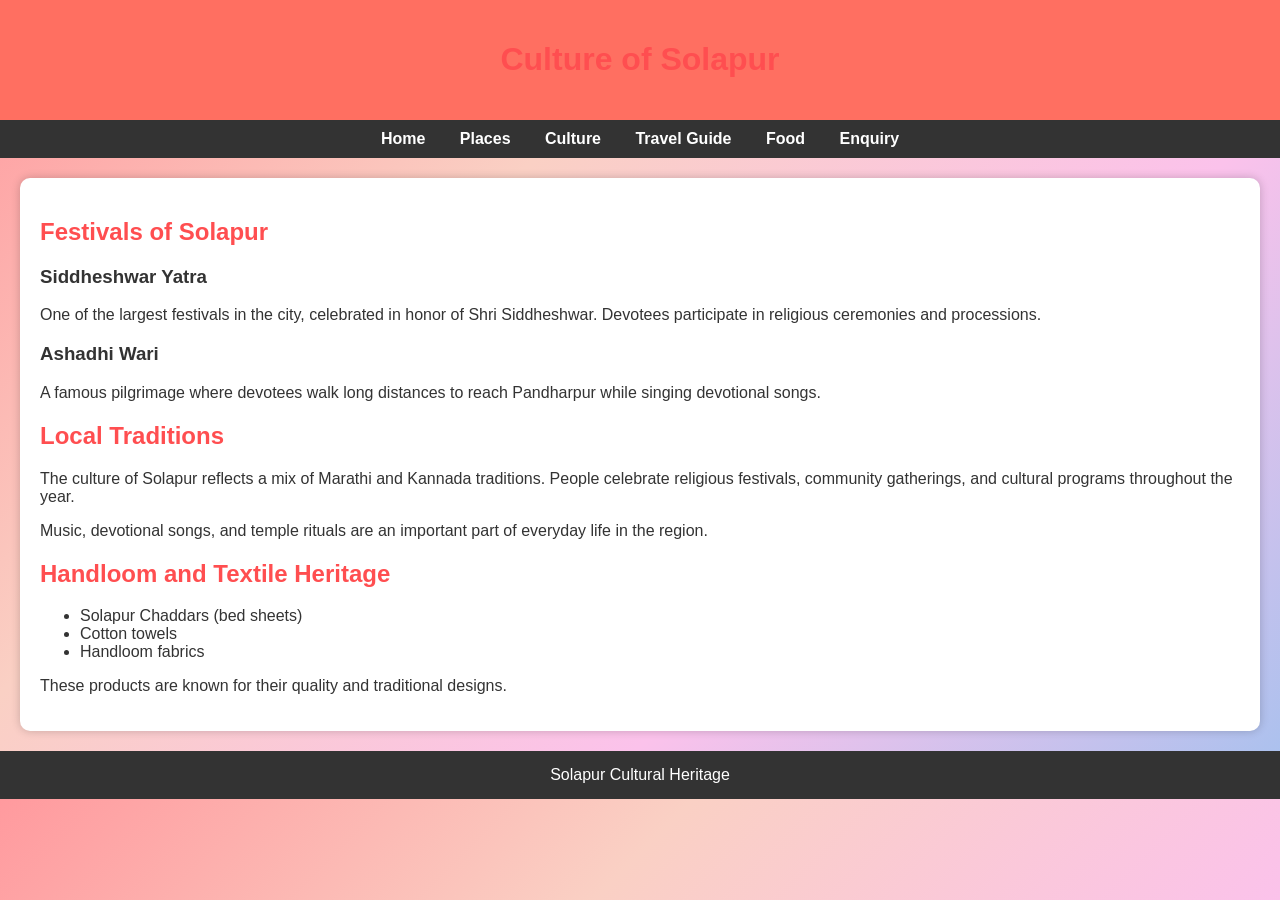
==== culture.html @ 23345acd "Create culture.html" ====
<!DOCTYPE html>
<html>
<head>
<title>Culture of Solapur</title>
<link rel="stylesheet" href="style.css">
</head>

<body>

<header>
<h1>Culture of Solapur</h1>
</header>

<nav>
<a href="index.html">Home</a>
<a href="places.html">Places</a>
<a href="culture.html">Culture</a>
<a href="travel.html">Travel Guide</a>
<a href="food.html">Food</a>
<a href="enquiry.html">Enquiry</a>
</nav>

<div class="container">

<h2>Festivals of Solapur</h2>

<h3>Siddheshwar Yatra</h3>
<p>
One of the largest festivals in the city, celebrated in honor of Shri Siddheshwar. Devotees 
participate in religious ceremonies and processions.
</p>

<h3>Ashadhi Wari</h3>
<p>
A famous pilgrimage where devotees walk long distances to reach Pandharpur while singing 
devotional songs.
</p>

<h2>Local Traditions</h2>
<p>
The culture of Solapur reflects a mix of Marathi and Kannada traditions. People celebrate 
religious festivals, community gatherings, and cultural programs throughout the year.
</p>

<p>
Music, devotional songs, and temple rituals are an important part of everyday life in the 
region.
</p>

<h2>Handloom and Textile Heritage</h2>

<ul>
<li>Solapur Chaddars (bed sheets)</li>
<li>Cotton towels</li>
<li>Handloom fabrics</li>
</ul>

<p>
These products are known for their quality and traditional designs.
</p>

</div>

<footer>
Solapur Cultural Heritage
</footer>

</body>
</html>
---- style.css ----
body{
font-family: Arial, Helvetica, sans-serif;
margin:0;
background:linear-gradient(135deg,#ff9a9e,#fad0c4,#fbc2eb,#a6c1ee);
color:#333;
}

header{
background:#ff6f61;
color:white;
padding:20px;
text-align:center;
}

nav{
background:#333;
padding:10px;
text-align:center;
}

nav a{
color:white;
margin:15px;
text-decoration:none;
font-weight:bold;
}

nav a:hover{
color:#ffcc00;
}

.container{
padding:20px;
background:white;
margin:20px;
border-radius:10px;
box-shadow:0 0 10px rgba(0,0,0,0.2);
}

h1,h2{
color:#ff4e50;
}

footer{
text-align:center;
background:#333;
color:white;
padding:15px;
margin-top:20px;
}

button{
background:#ff4e50;
color:white;
padding:10px 15px;
border:none;
border-radius:5px;
cursor:pointer;
}

button:hover{
background:#ff6f61;
}

input,textarea{
width:100%;
padding:10px;
margin:10px 0;
border-radius:5px;
border:1px solid #ccc;
}
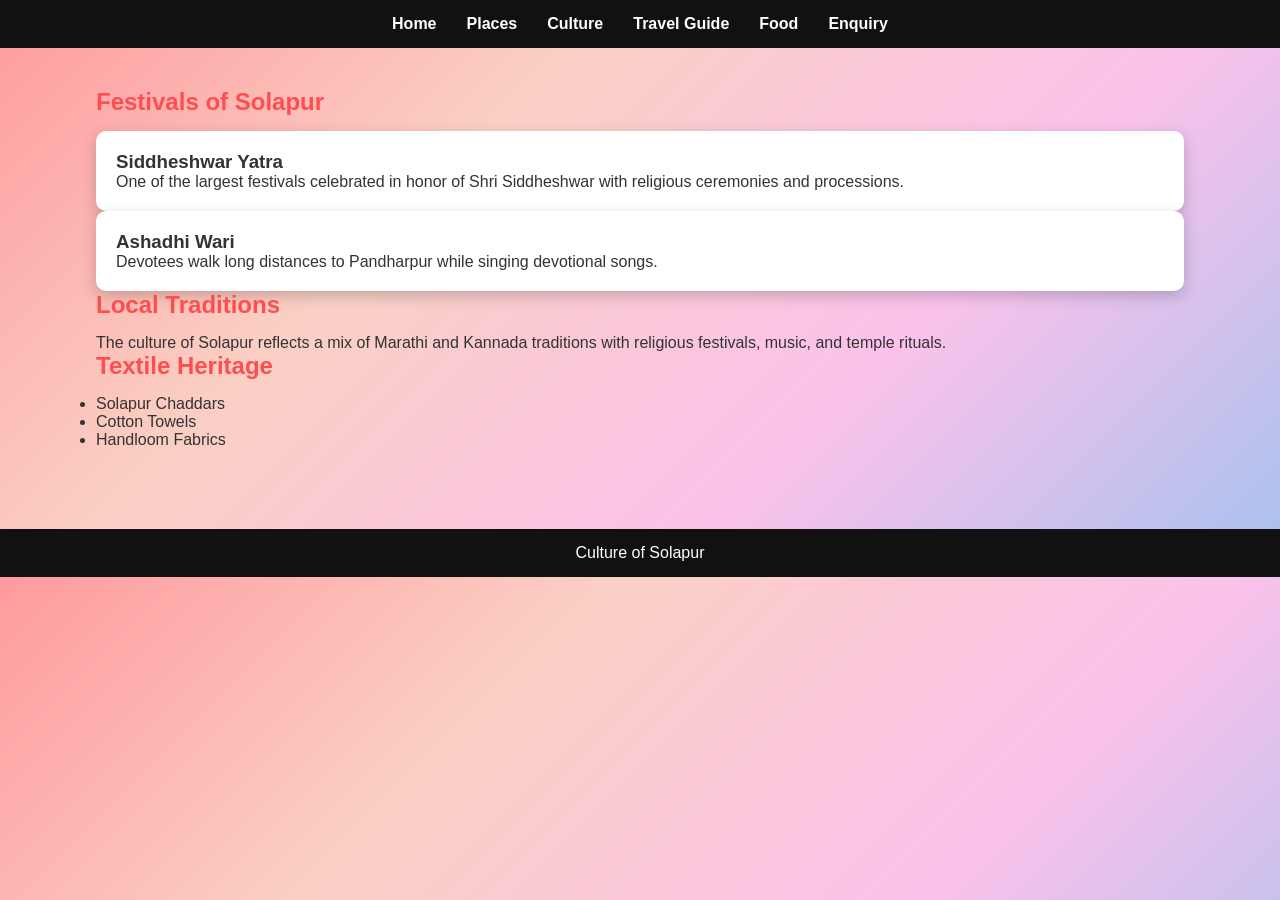
==== commit a9f578d5: "Update culture.html" ====
--- a/culture.html
+++ b/culture.html
@@ -1,15 +1,12 @@
 <!DOCTYPE html>
 <html>
+
 <head>
 <title>Culture of Solapur</title>
 <link rel="stylesheet" href="style.css">
 </head>
 
 <body>
-
-<header>
-<h1>Culture of Solapur</h1>
-</header>
 
 <nav>
 <a href="index.html">Home</a>
@@ -24,45 +21,34 @@
 
 <h2>Festivals of Solapur</h2>
 
+<div class="card">
 <h3>Siddheshwar Yatra</h3>
+<p>One of the largest festivals celebrated in honor of Shri Siddheshwar with religious ceremonies and processions.</p>
+</div>
+
+<div class="card">
+<h3>Ashadhi Wari</h3>
+<p>Devotees walk long distances to Pandharpur while singing devotional songs.</p>
+</div>
+
+<h2>Local Traditions</h2>
+
 <p>
-One of the largest festivals in the city, celebrated in honor of Shri Siddheshwar. Devotees 
-participate in religious ceremonies and processions.
+The culture of Solapur reflects a mix of Marathi and Kannada traditions with religious festivals, music, and temple rituals.
 </p>
 
-<h3>Ashadhi Wari</h3>
-<p>
-A famous pilgrimage where devotees walk long distances to reach Pandharpur while singing 
-devotional songs.
-</p>
-
-<h2>Local Traditions</h2>
-<p>
-The culture of Solapur reflects a mix of Marathi and Kannada traditions. People celebrate 
-religious festivals, community gatherings, and cultural programs throughout the year.
-</p>
-
-<p>
-Music, devotional songs, and temple rituals are an important part of everyday life in the 
-region.
-</p>
-
-<h2>Handloom and Textile Heritage</h2>
+<h2>Textile Heritage</h2>
 
 <ul>
-<li>Solapur Chaddars (bed sheets)</li>
-<li>Cotton towels</li>
-<li>Handloom fabrics</li>
+<li>Solapur Chaddars</li>
+<li>Cotton Towels</li>
+<li>Handloom Fabrics</li>
 </ul>
-
-<p>
-These products are known for their quality and traditional designs.
-</p>
 
 </div>
 
 <footer>
-Solapur Cultural Heritage
+Culture of Solapur
 </footer>
 
 </body>
--- a/style.css
+++ b/style.css
@@ -1,58 +1,110 @@
+*{
+margin:0;
+padding:0;
+box-sizing:border-box;
+font-family:Segoe UI, Arial;
+}
+
 body{
-font-family: Arial, Helvetica, sans-serif;
-margin:0;
 background:linear-gradient(135deg,#ff9a9e,#fad0c4,#fbc2eb,#a6c1ee);
 color:#333;
 }
 
-header{
-background:#ff6f61;
-color:white;
-padding:20px;
-text-align:center;
-}
+/* NAVBAR */
 
 nav{
-background:#333;
-padding:10px;
-text-align:center;
+display:flex;
+justify-content:center;
+background:#111;
+padding:15px;
 }
 
 nav a{
 color:white;
-margin:15px;
+margin:0 15px;
 text-decoration:none;
 font-weight:bold;
+transition:0.3s;
 }
 
 nav a:hover{
 color:#ffcc00;
 }
 
-.container{
-padding:20px;
-background:white;
-margin:20px;
-border-radius:10px;
-box-shadow:0 0 10px rgba(0,0,0,0.2);
+/* HERO */
+
+.hero{
+height:350px;
+display:flex;
+align-items:center;
+justify-content:center;
+text-align:center;
+color:white;
+background:linear-gradient(rgba(0,0,0,0.5),rgba(0,0,0,0.5)),
+url("https://images.unsplash.com/photo-1590050752117-238cb0fb12b1");
+background-size:cover;
 }
 
-h1,h2{
+.hero h1{
+font-size:50px;
+}
+
+/* CONTAINER */
+
+.container{
+width:85%;
+margin:auto;
+padding:40px 0;
+}
+
+/* CARDS */
+
+.grid{
+display:grid;
+grid-template-columns:repeat(auto-fit,minmax(250px,1fr));
+gap:20px;
+}
+
+.card{
+background:white;
+padding:20px;
+border-radius:10px;
+box-shadow:0 5px 15px rgba(0,0,0,0.2);
+transition:0.3s;
+}
+
+.card:hover{
+transform:translateY(-8px);
+}
+
+/* HEADINGS */
+
+h2{
+margin-bottom:15px;
 color:#ff4e50;
 }
 
-footer{
-text-align:center;
-background:#333;
-color:white;
-padding:15px;
-margin-top:20px;
+/* FORM */
+
+form{
+background:white;
+padding:25px;
+border-radius:10px;
+box-shadow:0 5px 15px rgba(0,0,0,0.2);
+}
+
+input,textarea{
+width:100%;
+padding:10px;
+margin:10px 0;
+border-radius:5px;
+border:1px solid #ccc;
 }
 
 button{
 background:#ff4e50;
 color:white;
-padding:10px 15px;
+padding:10px 20px;
 border:none;
 border-radius:5px;
 cursor:pointer;
@@ -62,10 +114,12 @@
 background:#ff6f61;
 }
 
-input,textarea{
-width:100%;
-padding:10px;
-margin:10px 0;
-border-radius:5px;
-border:1px solid #ccc;
+/* FOOTER */
+
+footer{
+text-align:center;
+background:#111;
+color:white;
+padding:15px;
+margin-top:40px;
 }
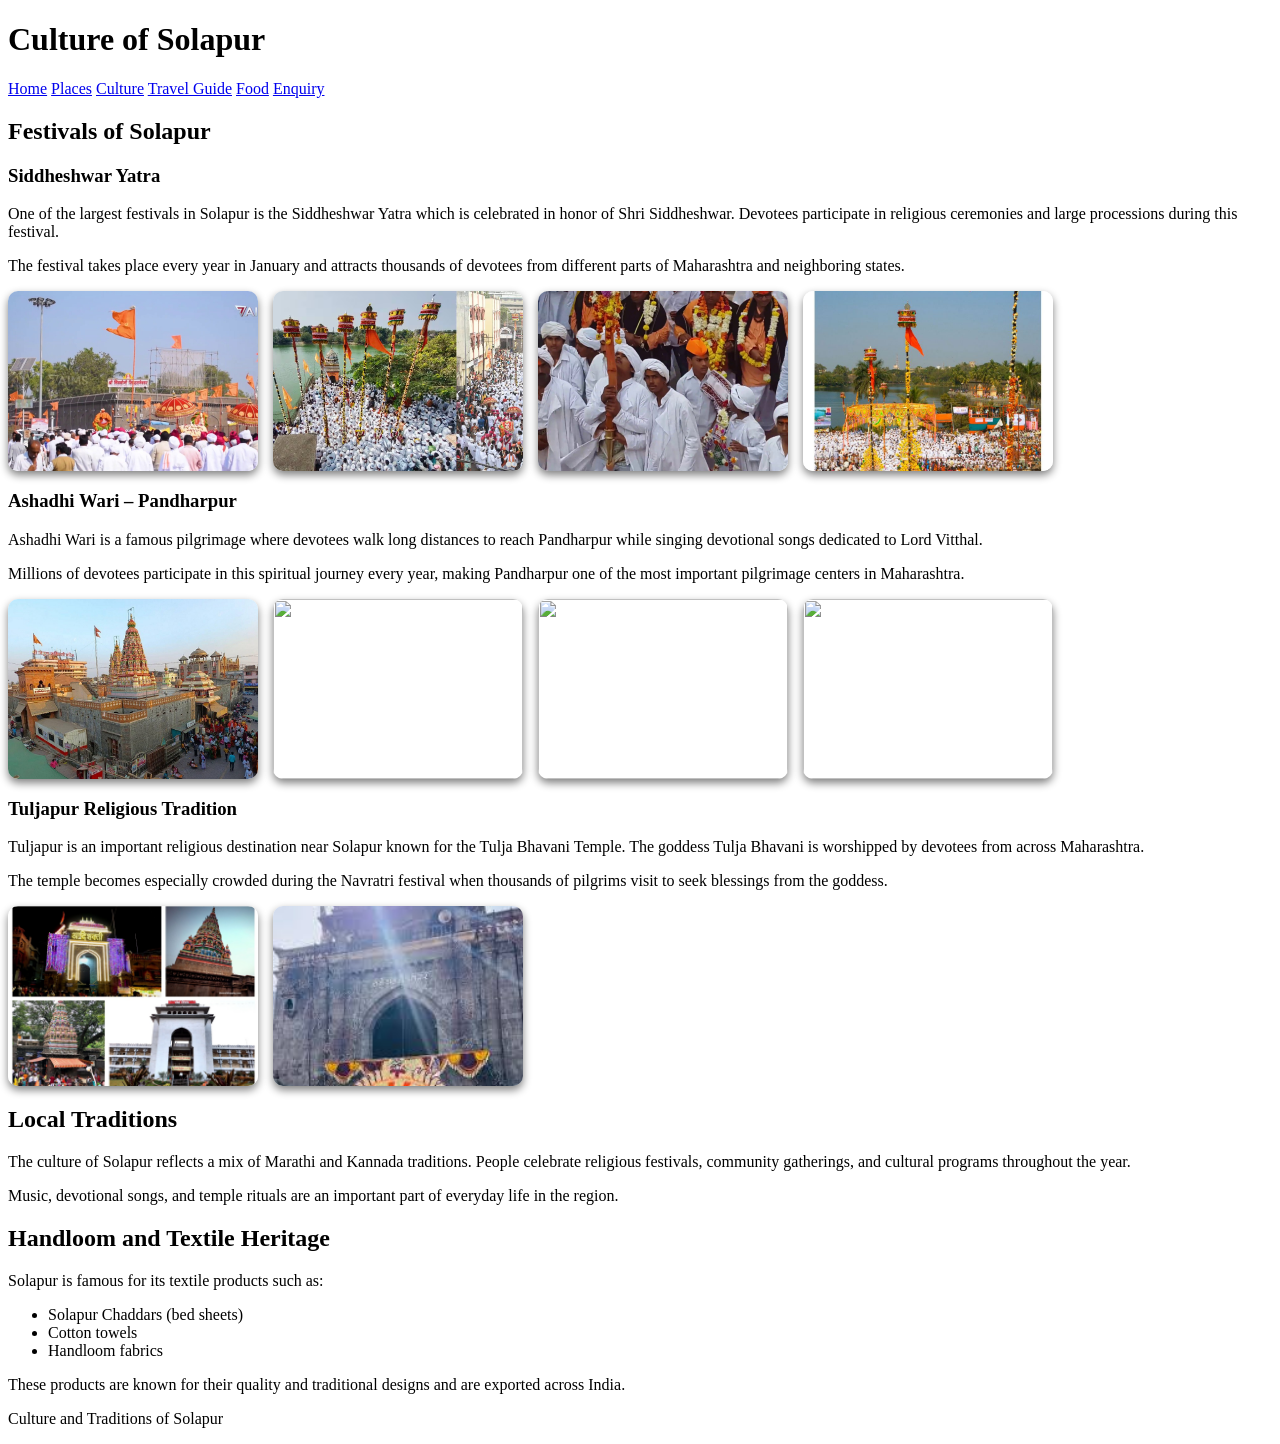
==== commit 1eab8264: "Update culture.html" ====
--- a/culture.html
+++ b/culture.html
@@ -2,11 +2,38 @@
 <html>
 
 <head>
+
 <title>Culture of Solapur</title>
-<link rel="stylesheet" href="style.css">
+<link rel="stylesheet" href="css/style.css">
+
+<style>
+
+.gallery
+{
+display:flex;
+flex-wrap:wrap;
+gap:15px;
+margin-top:15px;
+}
+
+.gallery img
+{
+width:250px;
+height:180px;
+object-fit:cover;
+border-radius:10px;
+box-shadow:0px 4px 8px gray;
+}
+
+</style>
+
 </head>
 
 <body>
+
+<header>
+
+<h1>Culture of Solapur</h1>
 
 <nav>
 <a href="index.html">Home</a>
@@ -17,39 +44,133 @@
 <a href="enquiry.html">Enquiry</a>
 </nav>
 
-<div class="container">
+</header>
+
+
+<section>
 
 <h2>Festivals of Solapur</h2>
 
-<div class="card">
 <h3>Siddheshwar Yatra</h3>
-<p>One of the largest festivals celebrated in honor of Shri Siddheshwar with religious ceremonies and processions.</p>
+
+<p>
+One of the largest festivals in Solapur is the Siddheshwar Yatra which is
+celebrated in honor of Shri Siddheshwar. Devotees participate in religious
+ceremonies and large processions during this festival.
+</p>
+
+<p>
+The festival takes place every year in January and attracts thousands of
+devotees from different parts of Maharashtra and neighboring states.
+</p>
+
+<div class="gallery">
+
+<img src="images/siddeshwar 1.jpg">
+<img src="images/siddeshwar 2.jpg">
+<img src="images/siddeshwar 3.jpg">
+<img src="images/siddeshwar 4.jpg">
+
 </div>
 
-<div class="card">
-<h3>Ashadhi Wari</h3>
-<p>Devotees walk long distances to Pandharpur while singing devotional songs.</p>
+</section>
+
+
+<section>
+
+<h3>Ashadhi Wari – Pandharpur</h3>
+
+<p>
+Ashadhi Wari is a famous pilgrimage where devotees walk long distances
+to reach Pandharpur while singing devotional songs dedicated to Lord Vitthal.
+</p>
+
+<p>
+Millions of devotees participate in this spiritual journey every year,
+making Pandharpur one of the most important pilgrimage centers in Maharashtra.
+</p>
+
+<div class="gallery">
+
+<img src="images/Temple1.jpg">
+<img src="images/Temple_2.jpg">
+<img src="images/Temple_3.jpg">
+<img src="images/Temple_4.jpg">
+
 </div>
+
+</section>
+
+
+<section>
+
+<h3>Tuljapur Religious Tradition</h3>
+
+<p>
+Tuljapur is an important religious destination near Solapur known for the
+Tulja Bhavani Temple. The goddess Tulja Bhavani is worshipped by devotees
+from across Maharashtra.
+</p>
+
+<p>
+The temple becomes especially crowded during the Navratri festival when
+thousands of pilgrims visit to seek blessings from the goddess.
+</p>
+
+<div class="gallery">
+
+<img src="images/Tulja-Bhavani-Temple-Tuljapur-Maharashtra.jpg">
+<img src="images/tuljapur4.jpg">
+
+</div>
+
+</section>
+
+
+<section>
 
 <h2>Local Traditions</h2>
 
 <p>
-The culture of Solapur reflects a mix of Marathi and Kannada traditions with religious festivals, music, and temple rituals.
+The culture of Solapur reflects a mix of Marathi and Kannada traditions.
+People celebrate religious festivals, community gatherings, and cultural
+programs throughout the year.
 </p>
 
-<h2>Textile Heritage</h2>
+<p>
+Music, devotional songs, and temple rituals are an important part of
+everyday life in the region.
+</p>
+
+</section>
+
+
+<section>
+
+<h2>Handloom and Textile Heritage</h2>
+
+<p>Solapur is famous for its textile products such as:</p>
 
 <ul>
-<li>Solapur Chaddars</li>
-<li>Cotton Towels</li>
-<li>Handloom Fabrics</li>
+<li>Solapur Chaddars (bed sheets)</li>
+<li>Cotton towels</li>
+<li>Handloom fabrics</li>
 </ul>
 
-</div>
+<p>
+These products are known for their quality and traditional designs and
+are exported across India.
+</p>
+
+</section>
+
 
 <footer>
-Culture of Solapur
+
+<p>Culture and Traditions of Solapur</p>
+
 </footer>
 
 </body>
+
 </html>
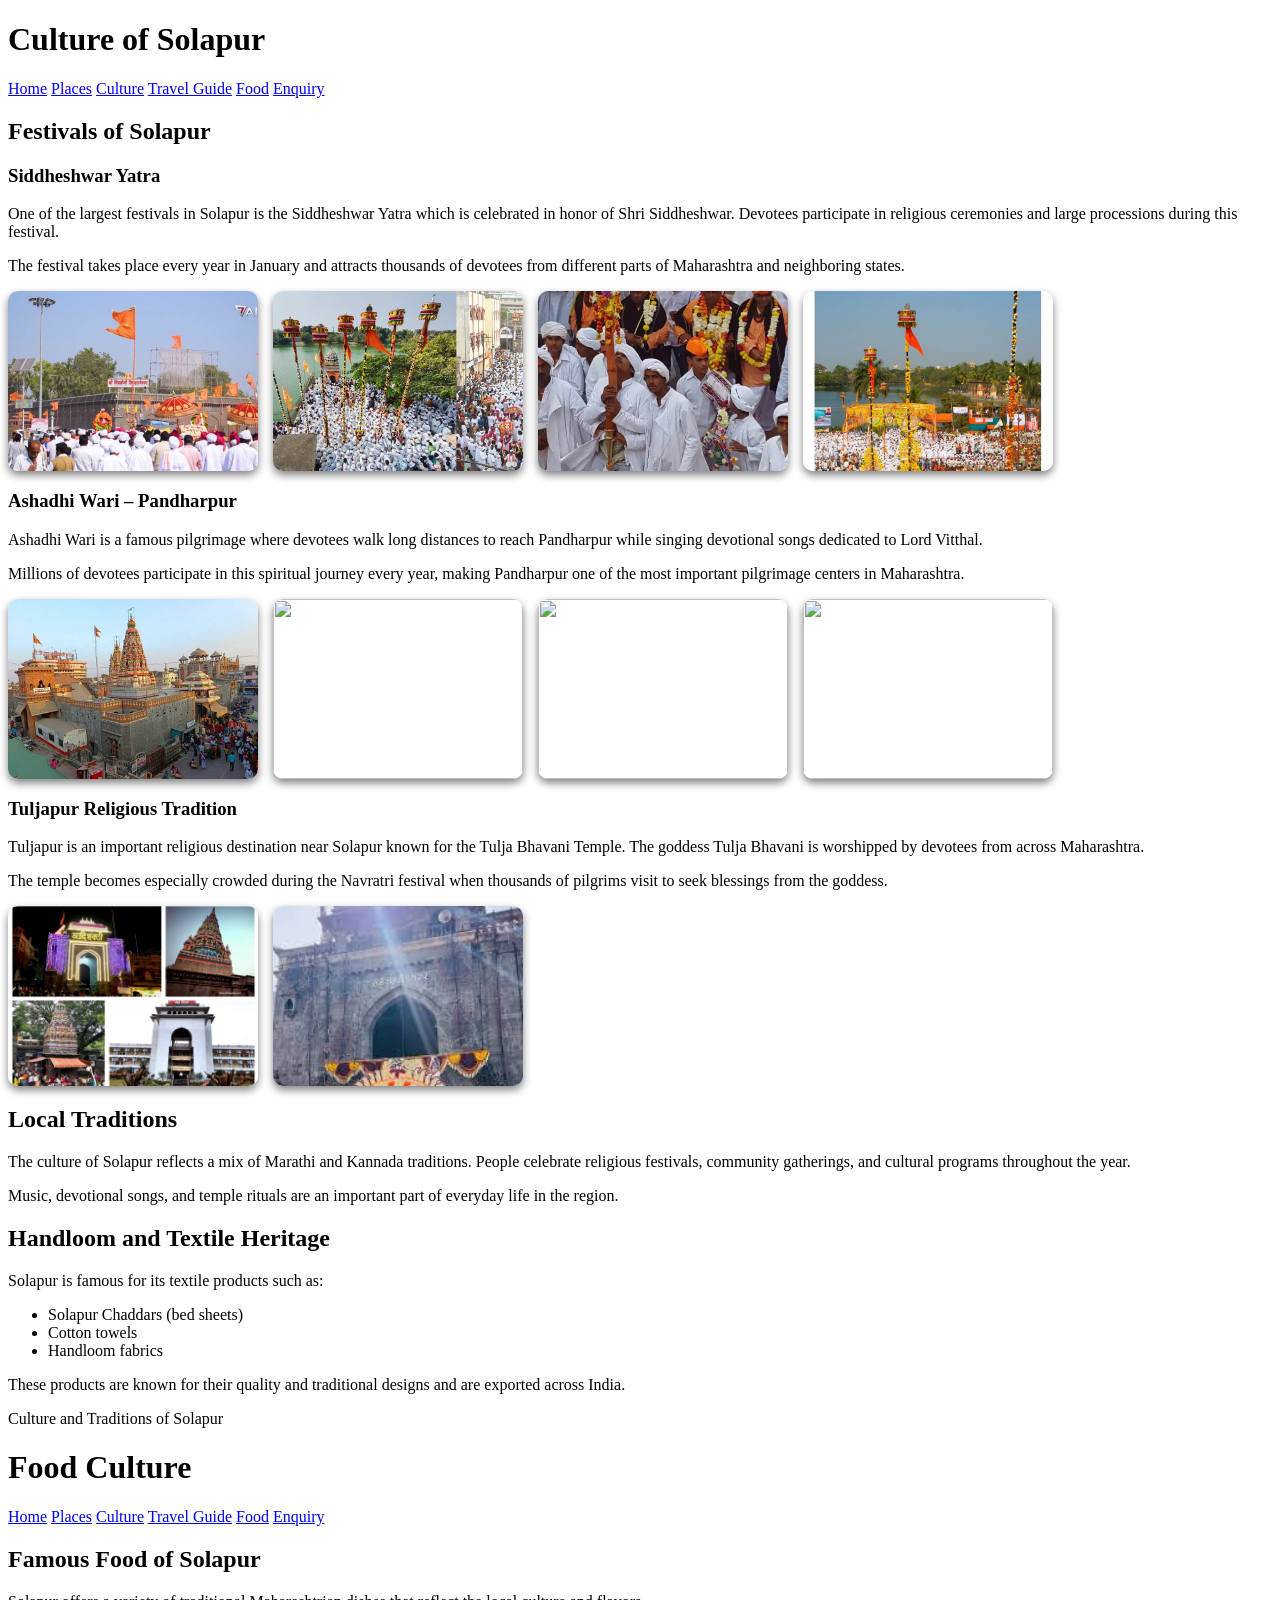
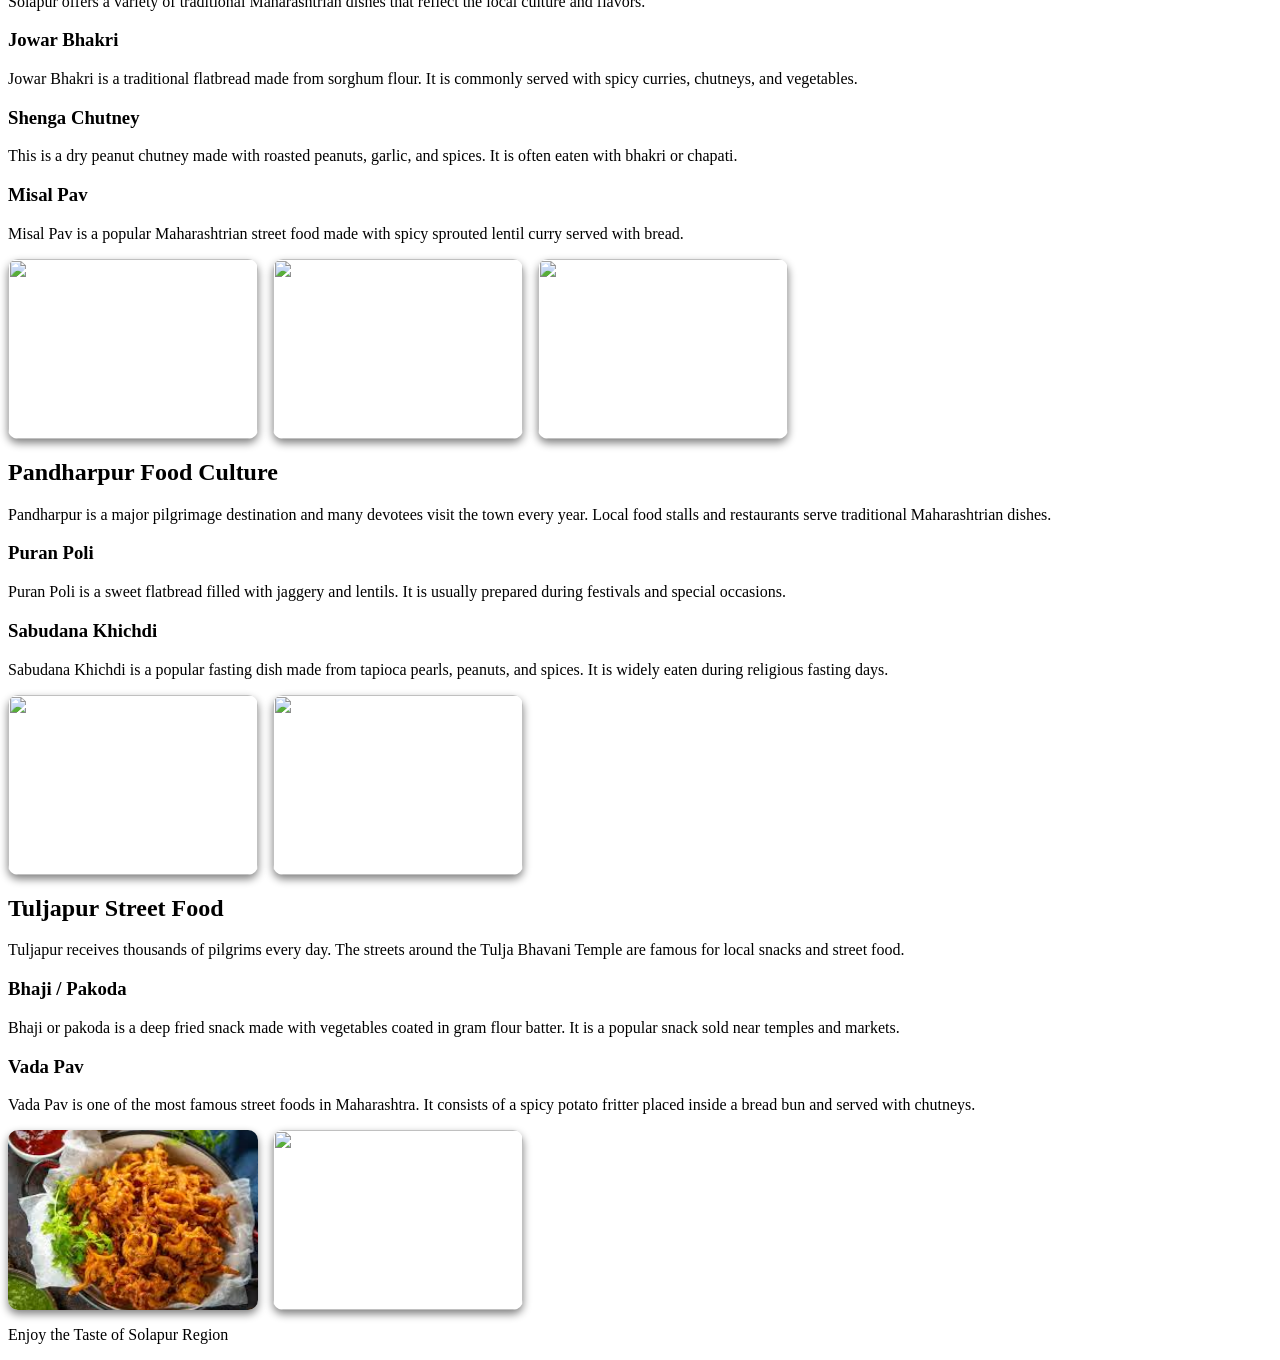
==== commit 12fe0612: "Update culture.html" ====
--- a/culture.html
+++ b/culture.html
@@ -174,3 +174,181 @@
 </body>
 
 </html>
+
+<!DOCTYPE html>
+<html>
+
+<head>
+
+<title>Food of Solapur</title>
+<link rel="stylesheet" href="css/style.css">
+
+<style>
+
+.gallery
+{
+display:flex;
+flex-wrap:wrap;
+gap:15px;
+margin-top:15px;
+}
+
+.gallery img
+{
+width:250px;
+height:180px;
+object-fit:cover;
+border-radius:10px;
+box-shadow:0px 4px 8px gray;
+}
+
+</style>
+
+</head>
+
+
+<body>
+
+
+<header>
+
+<h1>Food Culture</h1>
+
+<nav>
+
+<a href="index.html">Home</a>
+<a href="places.html">Places</a>
+<a href="culture.html">Culture</a>
+<a href="travel.html">Travel Guide</a>
+<a href="food.html">Food</a>
+<a href="enquiry.html">Enquiry</a>
+
+</nav>
+
+</header>
+
+
+<section>
+
+<h2>Famous Food of Solapur</h2>
+
+<p>
+Solapur offers a variety of traditional Maharashtrian dishes that reflect
+the local culture and flavors.
+</p>
+
+<h3>Jowar Bhakri</h3>
+
+<p>
+Jowar Bhakri is a traditional flatbread made from sorghum flour. It is
+commonly served with spicy curries, chutneys, and vegetables.
+</p>
+
+<h3>Shenga Chutney</h3>
+
+<p>
+This is a dry peanut chutney made with roasted peanuts, garlic,
+and spices. It is often eaten with bhakri or chapati.
+</p>
+
+<h3>Misal Pav</h3>
+
+<p>
+Misal Pav is a popular Maharashtrian street food made with spicy
+sprouted lentil curry served with bread.
+</p>
+
+<div class="gallery">
+
+<img src="images/jowar_bhakri.jpg">
+<img src="images/shenga_chutney.jpg">
+<img src="images/misal_pav.jpg">
+
+</div>
+
+</section>
+
+
+
+<section>
+
+<h2>Pandharpur Food Culture</h2>
+
+<p>
+Pandharpur is a major pilgrimage destination and many devotees
+visit the town every year. Local food stalls and restaurants serve
+traditional Maharashtrian dishes.
+</p>
+
+<h3>Puran Poli</h3>
+
+<p>
+Puran Poli is a sweet flatbread filled with jaggery and lentils.
+It is usually prepared during festivals and special occasions.
+</p>
+
+<h3>Sabudana Khichdi</h3>
+
+<p>
+Sabudana Khichdi is a popular fasting dish made from tapioca pearls,
+peanuts, and spices. It is widely eaten during religious fasting days.
+</p>
+
+<div class="gallery">
+
+<img src="images/puran_poli.jpg">
+<img src="images/sabudana_khichdi.jpg">
+
+</div>
+
+</section>
+
+
+
+<section>
+
+<h2>Tuljapur Street Food</h2>
+
+<p>
+Tuljapur receives thousands of pilgrims every day. The streets
+around the Tulja Bhavani Temple are famous for local snacks
+and street food.
+</p>
+
+<h3>Bhaji / Pakoda</h3>
+
+<p>
+Bhaji or pakoda is a deep fried snack made with vegetables
+coated in gram flour batter. It is a popular snack sold near temples
+and markets.
+</p>
+
+<h3>Vada Pav</h3>
+
+<p>
+Vada Pav is one of the most famous street foods in Maharashtra.
+It consists of a spicy potato fritter placed inside a bread bun
+and served with chutneys.
+</p>
+
+<div class="gallery">
+
+<img src="images/pakoda.jpg">
+<img src="images/vada_pav.jpg">
+
+</div>
+
+</section>
+
+
+
+<footer>
+
+<p>Enjoy the Taste of Solapur Region</p>
+
+</footer>
+
+
+</body>
+
+</html>
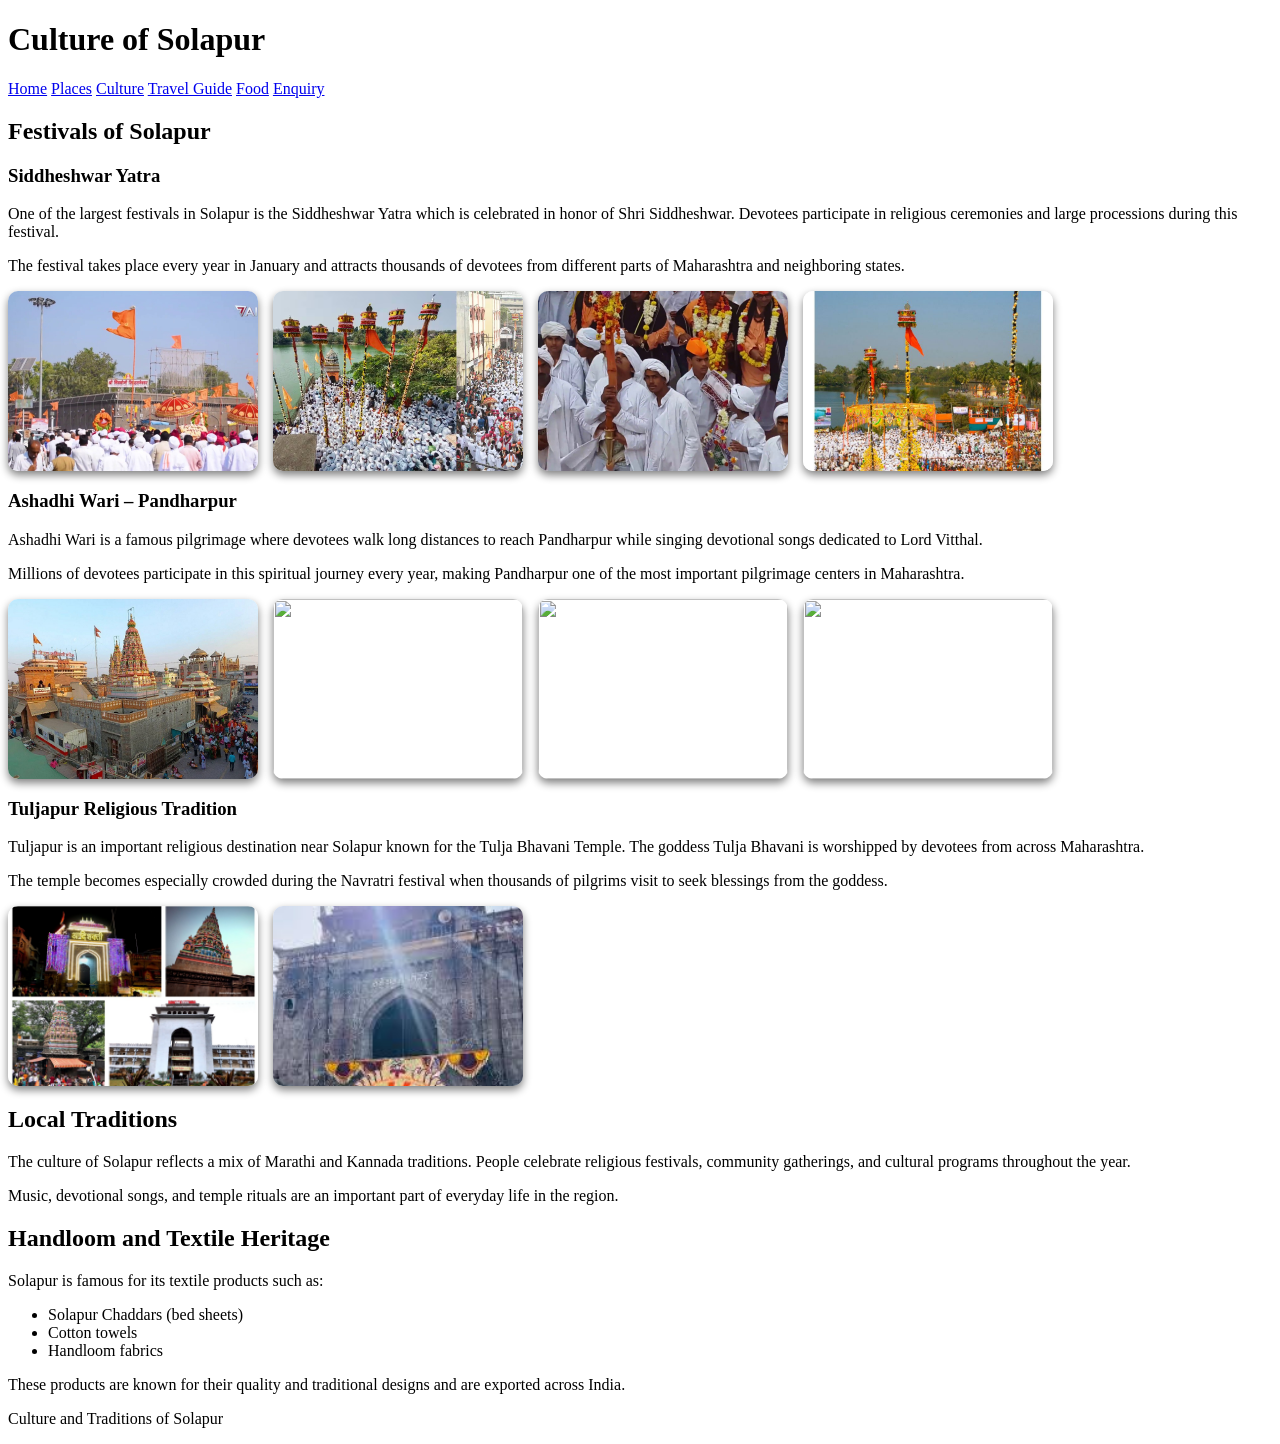
==== commit 699e4087: "Update culture.html" ====
--- a/culture.html
+++ b/culture.html
@@ -174,181 +174,3 @@
 </body>
 
 </html>
-
-<!DOCTYPE html>
-<html>
-
-<head>
-
-<title>Food of Solapur</title>
-<link rel="stylesheet" href="css/style.css">
-
-<style>
-
-.gallery
-{
-display:flex;
-flex-wrap:wrap;
-gap:15px;
-margin-top:15px;
-}
-
-.gallery img
-{
-width:250px;
-height:180px;
-object-fit:cover;
-border-radius:10px;
-box-shadow:0px 4px 8px gray;
-}
-
-</style>
-
-</head>
-
-
-<body>
-
-
-<header>
-
-<h1>Food Culture</h1>
-
-<nav>
-
-<a href="index.html">Home</a>
-<a href="places.html">Places</a>
-<a href="culture.html">Culture</a>
-<a href="travel.html">Travel Guide</a>
-<a href="food.html">Food</a>
-<a href="enquiry.html">Enquiry</a>
-
-</nav>
-
-</header>
-
-
-<section>
-
-<h2>Famous Food of Solapur</h2>
-
-<p>
-Solapur offers a variety of traditional Maharashtrian dishes that reflect
-the local culture and flavors.
-</p>
-
-<h3>Jowar Bhakri</h3>
-
-<p>
-Jowar Bhakri is a traditional flatbread made from sorghum flour. It is
-commonly served with spicy curries, chutneys, and vegetables.
-</p>
-
-<h3>Shenga Chutney</h3>
-
-<p>
-This is a dry peanut chutney made with roasted peanuts, garlic,
-and spices. It is often eaten with bhakri or chapati.
-</p>
-
-<h3>Misal Pav</h3>
-
-<p>
-Misal Pav is a popular Maharashtrian street food made with spicy
-sprouted lentil curry served with bread.
-</p>
-
-<div class="gallery">
-
-<img src="images/jowar_bhakri.jpg">
-<img src="images/shenga_chutney.jpg">
-<img src="images/misal_pav.jpg">
-
-</div>
-
-</section>
-
-
-
-<section>
-
-<h2>Pandharpur Food Culture</h2>
-
-<p>
-Pandharpur is a major pilgrimage destination and many devotees
-visit the town every year. Local food stalls and restaurants serve
-traditional Maharashtrian dishes.
-</p>
-
-<h3>Puran Poli</h3>
-
-<p>
-Puran Poli is a sweet flatbread filled with jaggery and lentils.
-It is usually prepared during festivals and special occasions.
-</p>
-
-<h3>Sabudana Khichdi</h3>
-
-<p>
-Sabudana Khichdi is a popular fasting dish made from tapioca pearls,
-peanuts, and spices. It is widely eaten during religious fasting days.
-</p>
-
-<div class="gallery">
-
-<img src="images/puran_poli.jpg">
-<img src="images/sabudana_khichdi.jpg">
-
-</div>
-
-</section>
-
-
-
-<section>
-
-<h2>Tuljapur Street Food</h2>
-
-<p>
-Tuljapur receives thousands of pilgrims every day. The streets
-around the Tulja Bhavani Temple are famous for local snacks
-and street food.
-</p>
-
-<h3>Bhaji / Pakoda</h3>
-
-<p>
-Bhaji or pakoda is a deep fried snack made with vegetables
-coated in gram flour batter. It is a popular snack sold near temples
-and markets.
-</p>
-
-<h3>Vada Pav</h3>
-
-<p>
-Vada Pav is one of the most famous street foods in Maharashtra.
-It consists of a spicy potato fritter placed inside a bread bun
-and served with chutneys.
-</p>
-
-<div class="gallery">
-
-<img src="images/pakoda.jpg">
-<img src="images/vada_pav.jpg">
-
-</div>
-
-</section>
-
-
-
-<footer>
-
-<p>Enjoy the Taste of Solapur Region</p>
-
-</footer>
-
-
-</body>
-
-</html>
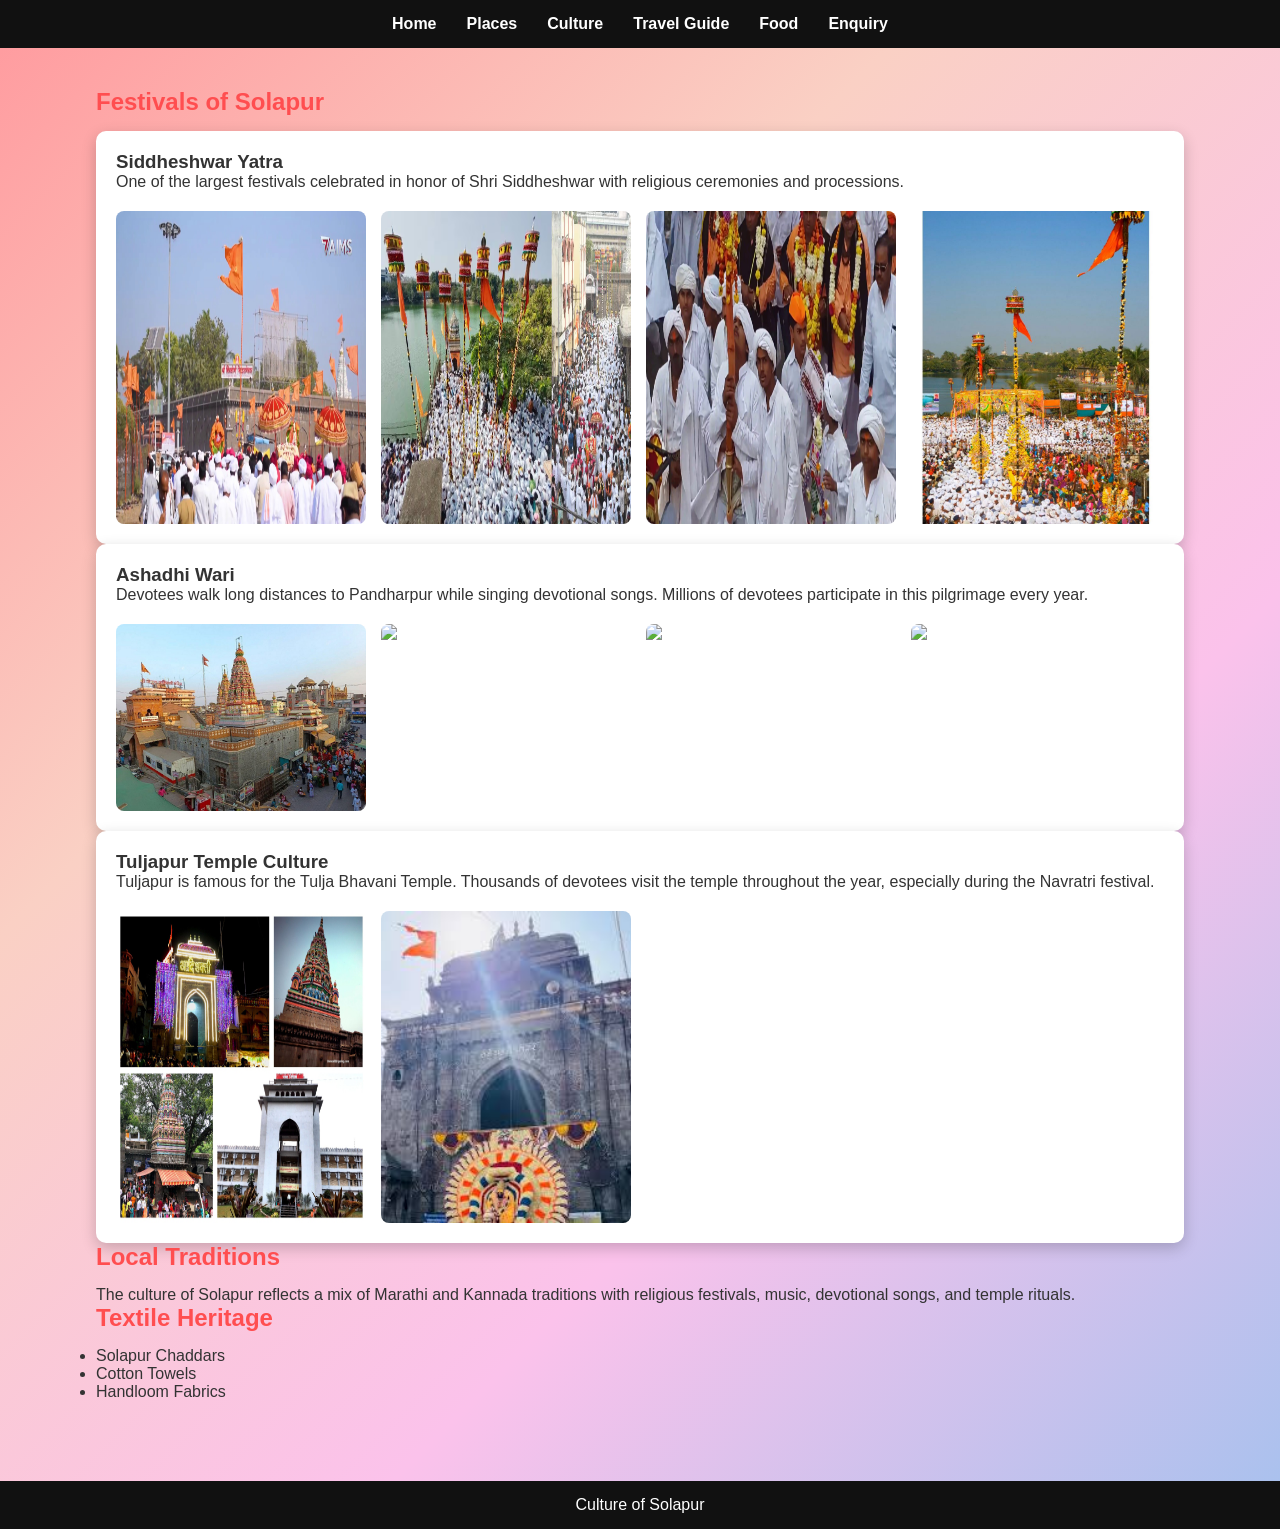
==== commit 5a767be2: "Update culture.html" ====
--- a/culture.html
+++ b/culture.html
@@ -2,27 +2,31 @@
 <html>
 
 <head>
-
 <title>Culture of Solapur</title>
-<link rel="stylesheet" href="css/style.css">
+<link rel="stylesheet" href="style.css">
 
 <style>
+
+.card img
+{
+width:100%;
+max-width:400px;
+border-radius:8px;
+margin-top:10px;
+}
 
 .gallery
 {
 display:flex;
 flex-wrap:wrap;
 gap:15px;
-margin-top:15px;
+margin-top:10px;
 }
 
 .gallery img
 {
 width:250px;
-height:180px;
-object-fit:cover;
-border-radius:10px;
-box-shadow:0px 4px 8px gray;
+border-radius:8px;
 }
 
 </style>
@@ -30,10 +34,6 @@
 </head>
 
 <body>
-
-<header>
-
-<h1>Culture of Solapur</h1>
 
 <nav>
 <a href="index.html">Home</a>
@@ -44,133 +44,92 @@
 <a href="enquiry.html">Enquiry</a>
 </nav>
 
-</header>
 
-
-<section>
+<div class="container">
 
 <h2>Festivals of Solapur</h2>
+
+<div class="card">
 
 <h3>Siddheshwar Yatra</h3>
 
 <p>
-One of the largest festivals in Solapur is the Siddheshwar Yatra which is
-celebrated in honor of Shri Siddheshwar. Devotees participate in religious
-ceremonies and large processions during this festival.
-</p>
-
-<p>
-The festival takes place every year in January and attracts thousands of
-devotees from different parts of Maharashtra and neighboring states.
+One of the largest festivals celebrated in honor of Shri Siddheshwar
+with religious ceremonies and processions.
 </p>
 
 <div class="gallery">
-
 <img src="images/siddeshwar 1.jpg">
 <img src="images/siddeshwar 2.jpg">
 <img src="images/siddeshwar 3.jpg">
 <img src="images/siddeshwar 4.jpg">
+</div>
 
 </div>
 
-</section>
 
 
-<section>
+<div class="card">
 
-<h3>Ashadhi Wari – Pandharpur</h3>
+<h3>Ashadhi Wari</h3>
 
 <p>
-Ashadhi Wari is a famous pilgrimage where devotees walk long distances
-to reach Pandharpur while singing devotional songs dedicated to Lord Vitthal.
-</p>
-
-<p>
-Millions of devotees participate in this spiritual journey every year,
-making Pandharpur one of the most important pilgrimage centers in Maharashtra.
+Devotees walk long distances to Pandharpur while singing devotional songs.
+Millions of devotees participate in this pilgrimage every year.
 </p>
 
 <div class="gallery">
-
 <img src="images/Temple1.jpg">
 <img src="images/Temple_2.jpg">
 <img src="images/Temple_3.jpg">
 <img src="images/Temple_4.jpg">
+</div>
 
 </div>
 
-</section>
 
 
-<section>
+<div class="card">
 
-<h3>Tuljapur Religious Tradition</h3>
+<h3>Tuljapur Temple Culture</h3>
 
 <p>
-Tuljapur is an important religious destination near Solapur known for the
-Tulja Bhavani Temple. The goddess Tulja Bhavani is worshipped by devotees
-from across Maharashtra.
-</p>
-
-<p>
-The temple becomes especially crowded during the Navratri festival when
-thousands of pilgrims visit to seek blessings from the goddess.
+Tuljapur is famous for the Tulja Bhavani Temple. Thousands of devotees
+visit the temple throughout the year, especially during the Navratri festival.
 </p>
 
 <div class="gallery">
-
 <img src="images/Tulja-Bhavani-Temple-Tuljapur-Maharashtra.jpg">
 <img src="images/tuljapur4.jpg">
+</div>
 
 </div>
 
-</section>
 
-
-<section>
 
 <h2>Local Traditions</h2>
 
 <p>
-The culture of Solapur reflects a mix of Marathi and Kannada traditions.
-People celebrate religious festivals, community gatherings, and cultural
-programs throughout the year.
+The culture of Solapur reflects a mix of Marathi and Kannada traditions
+with religious festivals, music, devotional songs, and temple rituals.
 </p>
 
-<p>
-Music, devotional songs, and temple rituals are an important part of
-everyday life in the region.
-</p>
 
-</section>
-
-
-<section>
-
-<h2>Handloom and Textile Heritage</h2>
-
-<p>Solapur is famous for its textile products such as:</p>
+<h2>Textile Heritage</h2>
 
 <ul>
-<li>Solapur Chaddars (bed sheets)</li>
-<li>Cotton towels</li>
-<li>Handloom fabrics</li>
+<li>Solapur Chaddars</li>
+<li>Cotton Towels</li>
+<li>Handloom Fabrics</li>
 </ul>
 
-<p>
-These products are known for their quality and traditional designs and
-are exported across India.
-</p>
-
-</section>
+</div>
 
 
 <footer>
-
-<p>Culture and Traditions of Solapur</p>
-
+Culture of Solapur
 </footer>
 
+
 </body>
-
 </html>
--- a/style.css
+++ b/style.css
@@ -0,0 +1,125 @@
+*{
+margin:0;
+padding:0;
+box-sizing:border-box;
+font-family:Segoe UI, Arial;
+}
+
+body{
+background:linear-gradient(135deg,#ff9a9e,#fad0c4,#fbc2eb,#a6c1ee);
+color:#333;
+}
+
+/* NAVBAR */
+
+nav{
+display:flex;
+justify-content:center;
+background:#111;
+padding:15px;
+}
+
+nav a{
+color:white;
+margin:0 15px;
+text-decoration:none;
+font-weight:bold;
+transition:0.3s;
+}
+
+nav a:hover{
+color:#ffcc00;
+}
+
+/* HERO */
+
+.hero{
+height:350px;
+display:flex;
+align-items:center;
+justify-content:center;
+text-align:center;
+color:white;
+background:linear-gradient(rgba(0,0,0,0.5),rgba(0,0,0,0.5)),
+url("https://images.unsplash.com/photo-1590050752117-238cb0fb12b1");
+background-size:cover;
+}
+
+.hero h1{
+font-size:50px;
+}
+
+/* CONTAINER */
+
+.container{
+width:85%;
+margin:auto;
+padding:40px 0;
+}
+
+/* CARDS */
+
+.grid{
+display:grid;
+grid-template-columns:repeat(auto-fit,minmax(250px,1fr));
+gap:20px;
+}
+
+.card{
+background:white;
+padding:20px;
+border-radius:10px;
+box-shadow:0 5px 15px rgba(0,0,0,0.2);
+transition:0.3s;
+}
+
+.card:hover{
+transform:translateY(-8px);
+}
+
+/* HEADINGS */
+
+h2{
+margin-bottom:15px;
+color:#ff4e50;
+}
+
+/* FORM */
+
+form{
+background:white;
+padding:25px;
+border-radius:10px;
+box-shadow:0 5px 15px rgba(0,0,0,0.2);
+}
+
+input,textarea{
+width:100%;
+padding:10px;
+margin:10px 0;
+border-radius:5px;
+border:1px solid #ccc;
+}
+
+button{
+background:#ff4e50;
+color:white;
+padding:10px 20px;
+border:none;
+border-radius:5px;
+cursor:pointer;
+}
+
+button:hover{
+background:#ff6f61;
+}
+
+/* FOOTER */
+
+footer{
+text-align:center;
+background:#111;
+color:white;
+padding:15px;
+margin-top:40px;
+}
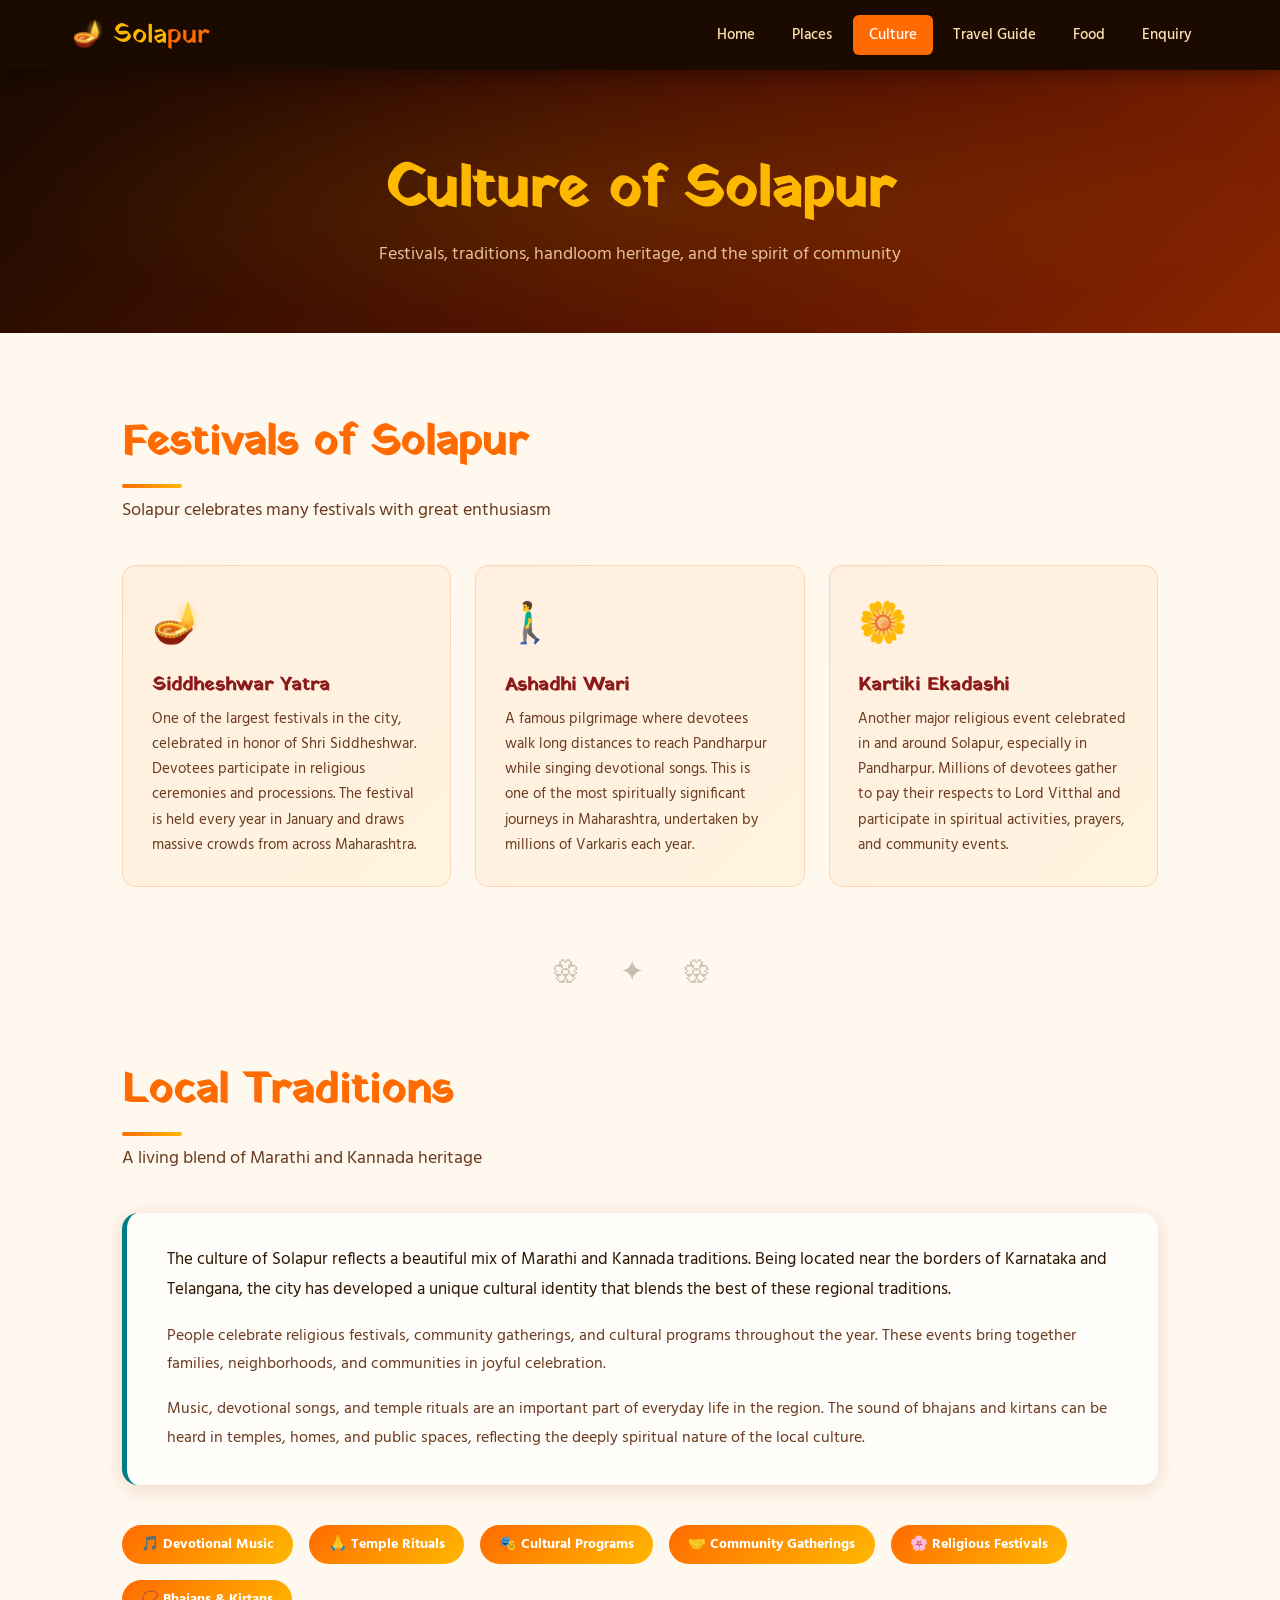
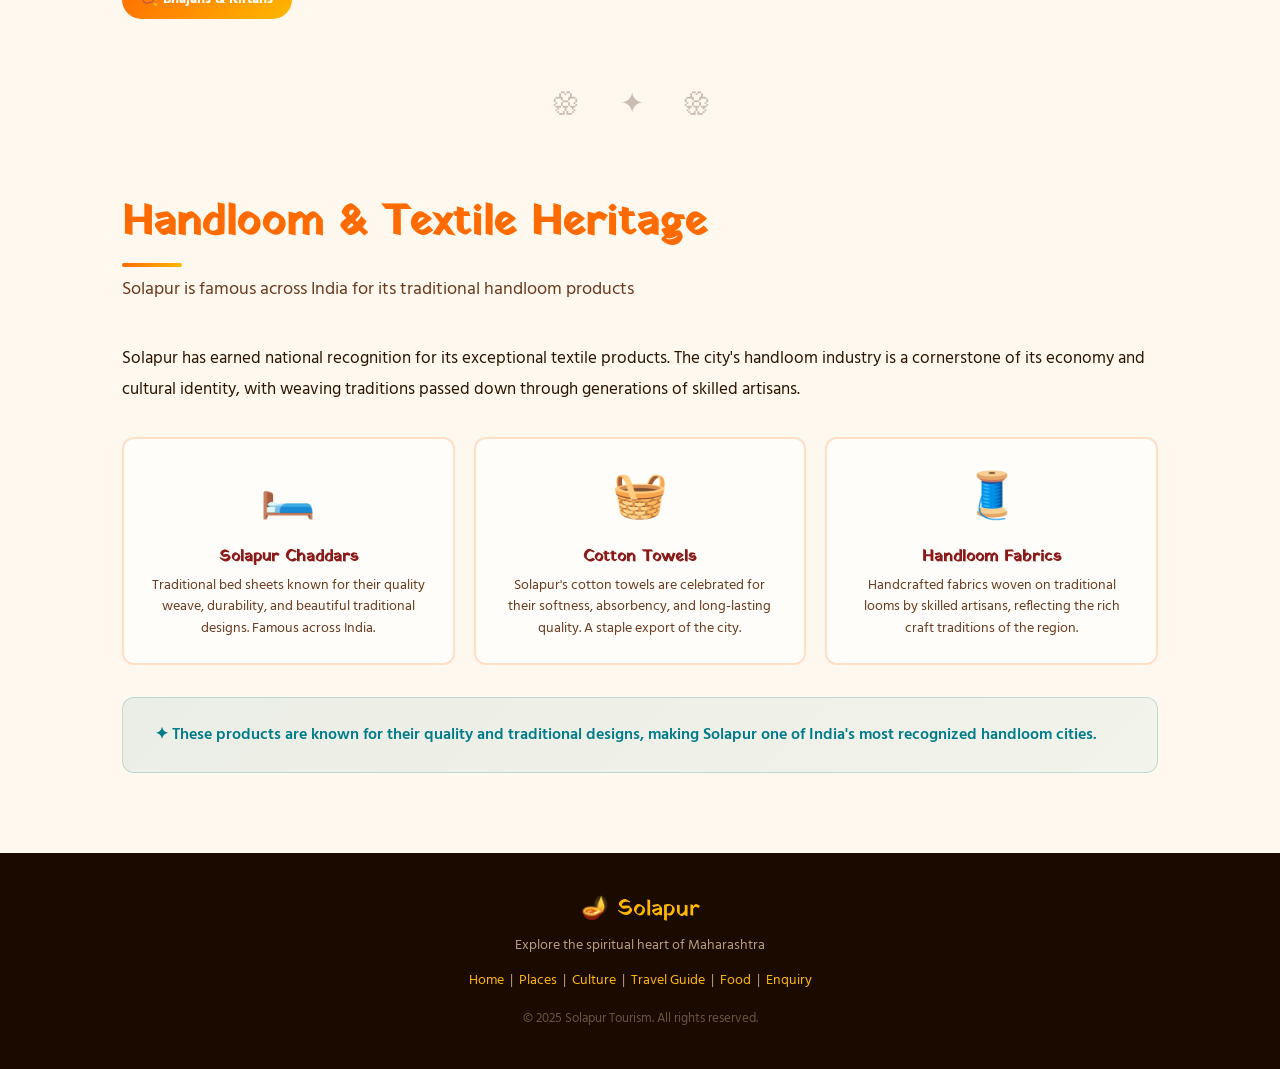
==== commit ef0a5e07: "Create  culture.html" ====
--- a/culture.html
+++ b/culture.html
@@ -1,135 +1,125 @@
 <!DOCTYPE html>
-<html>
-
+<html lang="en">
 <head>
-<title>Culture of Solapur</title>
-<link rel="stylesheet" href="style.css">
-
-<style>
-
-.card img
-{
-width:100%;
-max-width:400px;
-border-radius:8px;
-margin-top:10px;
-}
-
-.gallery
-{
-display:flex;
-flex-wrap:wrap;
-gap:15px;
-margin-top:10px;
-}
-
-.gallery img
-{
-width:250px;
-border-radius:8px;
-}
-
-</style>
-
+  <meta charset="UTF-8" />
+  <meta name="viewport" content="width=device-width, initial-scale=1.0" />
+  <title>Culture – Solapur</title>
+  <link rel="stylesheet" href="style.css" />
 </head>
-
 <body>
 
-<nav>
-<a href="index.html">Home</a>
-<a href="places.html">Places</a>
-<a href="culture.html">Culture</a>
-<a href="travel.html">Travel Guide</a>
-<a href="food.html">Food</a>
-<a href="enquiry.html">Enquiry</a>
-</nav>
+  <nav>
+    <div class="nav-inner">
+      <a href="index.html" class="nav-logo">🪔 Sola<span>pur</span></a>
+      <ul class="nav-links">
+        <li><a href="index.html">Home</a></li>
+        <li><a href="places.html">Places</a></li>
+        <li><a href="culture.html" class="active">Culture</a></li>
+        <li><a href="travel.html">Travel Guide</a></li>
+        <li><a href="food.html">Food</a></li>
+        <li><a href="enquiry.html">Enquiry</a></li>
+      </ul>
+    </div>
+  </nav>
 
+  <div class="page-header">
+    <h1>Culture of Solapur</h1>
+    <p>Festivals, traditions, handloom heritage, and the spirit of community</p>
+  </div>
 
-<div class="container">
+  <div class="section">
+    <h2 class="section-title">Festivals of Solapur</h2>
+    <p class="section-subtitle">Solapur celebrates many festivals with great enthusiasm</p>
 
-<h2>Festivals of Solapur</h2>
+    <div class="festival-row">
+      <div class="festival-card">
+        <div style="font-size:2.5rem; margin-bottom:0.8rem;">🪔</div>
+        <h3>Siddheshwar Yatra</h3>
+        <p>One of the largest festivals in the city, celebrated in honor of Shri Siddheshwar. Devotees participate in religious ceremonies and processions. The festival is held every year in January and draws massive crowds from across Maharashtra.</p>
+      </div>
+      <div class="festival-card">
+        <div style="font-size:2.5rem; margin-bottom:0.8rem;">🚶‍♂️</div>
+        <h3>Ashadhi Wari</h3>
+        <p>A famous pilgrimage where devotees walk long distances to reach Pandharpur while singing devotional songs. This is one of the most spiritually significant journeys in Maharashtra, undertaken by millions of Varkaris each year.</p>
+      </div>
+      <div class="festival-card">
+        <div style="font-size:2.5rem; margin-bottom:0.8rem;">🌼</div>
+        <h3>Kartiki Ekadashi</h3>
+        <p>Another major religious event celebrated in and around Solapur, especially in Pandharpur. Millions of devotees gather to pay their respects to Lord Vitthal and participate in spiritual activities, prayers, and community events.</p>
+      </div>
+    </div>
 
-<div class="card">
+    <div class="divider" style="margin:3rem 0;">🏵 ✦ 🏵</div>
 
-<h3>Siddheshwar Yatra</h3>
+    <h2 class="section-title">Local Traditions</h2>
+    <p class="section-subtitle">A living blend of Marathi and Kannada heritage</p>
 
-<p>
-One of the largest festivals celebrated in honor of Shri Siddheshwar
-with religious ceremonies and processions.
-</p>
+    <div style="background:var(--warm-white); border-radius:16px; padding:2rem 2.5rem; border-left:5px solid var(--peacock); box-shadow:0 4px 20px var(--shadow); margin-bottom:2.5rem;">
+      <p style="line-height:1.8; font-size:1.05rem; margin-bottom:1rem;">
+        The culture of Solapur reflects a beautiful mix of Marathi and Kannada traditions. Being located near the borders of Karnataka and Telangana, the city has developed a unique cultural identity that blends the best of these regional traditions.
+      </p>
+      <p style="line-height:1.8; color:var(--text-light); margin-bottom:1rem;">
+        People celebrate religious festivals, community gatherings, and cultural programs throughout the year. These events bring together families, neighborhoods, and communities in joyful celebration.
+      </p>
+      <p style="line-height:1.8; color:var(--text-light);">
+        Music, devotional songs, and temple rituals are an important part of everyday life in the region. The sound of bhajans and kirtans can be heard in temples, homes, and public spaces, reflecting the deeply spiritual nature of the local culture.
+      </p>
+    </div>
 
-<div class="gallery">
-<img src="images/siddeshwar 1.jpg">
-<img src="images/siddeshwar 2.jpg">
-<img src="images/siddeshwar 3.jpg">
-<img src="images/siddeshwar 4.jpg">
-</div>
+    <div style="display:flex; gap:1rem; flex-wrap:wrap; margin-bottom:3rem;">
+      <span style="background:linear-gradient(135deg,var(--saffron),var(--gold)); color:#fff; font-weight:700; padding:0.5rem 1.2rem; border-radius:50px; font-size:0.9rem;">🎵 Devotional Music</span>
+      <span style="background:linear-gradient(135deg,var(--saffron),var(--gold)); color:#fff; font-weight:700; padding:0.5rem 1.2rem; border-radius:50px; font-size:0.9rem;">🙏 Temple Rituals</span>
+      <span style="background:linear-gradient(135deg,var(--saffron),var(--gold)); color:#fff; font-weight:700; padding:0.5rem 1.2rem; border-radius:50px; font-size:0.9rem;">🎭 Cultural Programs</span>
+      <span style="background:linear-gradient(135deg,var(--saffron),var(--gold)); color:#fff; font-weight:700; padding:0.5rem 1.2rem; border-radius:50px; font-size:0.9rem;">🤝 Community Gatherings</span>
+      <span style="background:linear-gradient(135deg,var(--saffron),var(--gold)); color:#fff; font-weight:700; padding:0.5rem 1.2rem; border-radius:50px; font-size:0.9rem;">🌸 Religious Festivals</span>
+      <span style="background:linear-gradient(135deg,var(--saffron),var(--gold)); color:#fff; font-weight:700; padding:0.5rem 1.2rem; border-radius:50px; font-size:0.9rem;">📿 Bhajans & Kirtans</span>
+    </div>
 
-</div>
+    <div class="divider" style="margin:3rem 0;">🏵 ✦ 🏵</div>
 
+    <h2 class="section-title">Handloom & Textile Heritage</h2>
+    <p class="section-subtitle">Solapur is famous across India for its traditional handloom products</p>
 
+    <p style="line-height:1.8; font-size:1.05rem; margin-bottom:2rem;">
+      Solapur has earned national recognition for its exceptional textile products. The city's handloom industry is a cornerstone of its economy and cultural identity, with weaving traditions passed down through generations of skilled artisans.
+    </p>
 
-<div class="card">
+    <div class="textile-grid">
+      <div class="textile-item">
+        <div class="ti-icon">🛏️</div>
+        <h4>Solapur Chaddars</h4>
+        <p style="color:var(--text-light); font-size:0.88rem; margin-top:0.4rem; line-height:1.5;">Traditional bed sheets known for their quality weave, durability, and beautiful traditional designs. Famous across India.</p>
+      </div>
+      <div class="textile-item">
+        <div class="ti-icon">🧺</div>
+        <h4>Cotton Towels</h4>
+        <p style="color:var(--text-light); font-size:0.88rem; margin-top:0.4rem; line-height:1.5;">Solapur's cotton towels are celebrated for their softness, absorbency, and long-lasting quality. A staple export of the city.</p>
+      </div>
+      <div class="textile-item">
+        <div class="ti-icon">🧵</div>
+        <h4>Handloom Fabrics</h4>
+        <p style="color:var(--text-light); font-size:0.88rem; margin-top:0.4rem; line-height:1.5;">Handcrafted fabrics woven on traditional looms by skilled artisans, reflecting the rich craft traditions of the region.</p>
+      </div>
+    </div>
 
-<h3>Ashadhi Wari</h3>
+    <div style="background:linear-gradient(135deg,rgba(0,123,138,0.08),rgba(0,163,181,0.05)); border:1px solid rgba(0,123,138,0.2); border-radius:12px; padding:1.5rem 2rem; margin-top:2rem;">
+      <p style="color:var(--peacock); font-weight:600; font-size:1rem;">✦ These products are known for their quality and traditional designs, making Solapur one of India's most recognized handloom cities.</p>
+    </div>
+  </div>
 
-<p>
-Devotees walk long distances to Pandharpur while singing devotional songs.
-Millions of devotees participate in this pilgrimage every year.
-</p>
-
-<div class="gallery">
-<img src="images/Temple1.jpg">
-<img src="images/Temple_2.jpg">
-<img src="images/Temple_3.jpg">
-<img src="images/Temple_4.jpg">
-</div>
-
-</div>
-
-
-
-<div class="card">
-
-<h3>Tuljapur Temple Culture</h3>
-
-<p>
-Tuljapur is famous for the Tulja Bhavani Temple. Thousands of devotees
-visit the temple throughout the year, especially during the Navratri festival.
-</p>
-
-<div class="gallery">
-<img src="images/Tulja-Bhavani-Temple-Tuljapur-Maharashtra.jpg">
-<img src="images/tuljapur4.jpg">
-</div>
-
-</div>
-
-
-
-<h2>Local Traditions</h2>
-
-<p>
-The culture of Solapur reflects a mix of Marathi and Kannada traditions
-with religious festivals, music, devotional songs, and temple rituals.
-</p>
-
-
-<h2>Textile Heritage</h2>
-
-<ul>
-<li>Solapur Chaddars</li>
-<li>Cotton Towels</li>
-<li>Handloom Fabrics</li>
-</ul>
-
-</div>
-
-
-<footer>
-Culture of Solapur
-</footer>
-
+  <footer>
+    <div class="footer-logo">🪔 Solapur</div>
+    <p>Explore the spiritual heart of Maharashtra</p>
+    <p style="margin-top:0.8rem;">
+      <a href="index.html">Home</a> &nbsp;|&nbsp;
+      <a href="places.html">Places</a> &nbsp;|&nbsp;
+      <a href="culture.html">Culture</a> &nbsp;|&nbsp;
+      <a href="travel.html">Travel Guide</a> &nbsp;|&nbsp;
+      <a href="food.html">Food</a> &nbsp;|&nbsp;
+      <a href="enquiry.html">Enquiry</a>
+    </p>
+    <p style="margin-top:1rem; font-size:0.8rem; opacity:0.5;">© 2025 Solapur Tourism. All rights reserved.</p>
+  </footer>
 
 </body>
 </html>
--- a/style.css
+++ b/style.css
@@ -1,125 +1,392 @@
-*{
-margin:0;
-padding:0;
-box-sizing:border-box;
-font-family:Segoe UI, Arial;
-}
-
-body{
-background:linear-gradient(135deg,#ff9a9e,#fad0c4,#fbc2eb,#a6c1ee);
-color:#333;
-}
-
-/* NAVBAR */
-
-nav{
-display:flex;
-justify-content:center;
-background:#111;
-padding:15px;
-}
-
-nav a{
-color:white;
-margin:0 15px;
-text-decoration:none;
-font-weight:bold;
-transition:0.3s;
-}
-
-nav a:hover{
-color:#ffcc00;
+@import url('https://fonts.googleapis.com/css2?family=Yatra+One&family=Hind:wght@300;400;500;600;700&display=swap');
+
+:root {
+  --saffron: #FF6B00;
+  --deep-saffron: #E55A00;
+  --gold: #FFB800;
+  --peacock: #007B8A;
+  --peacock-light: #00A3B5;
+  --maroon: #8B1A1A;
+  --cream: #FFF8EE;
+  --warm-white: #FFFDF9;
+  --dark: #1A0A00;
+  --text: #2D1500;
+  --text-light: #6B3A1F;
+  --shadow: rgba(139,26,26,0.15);
+  --border: rgba(255,107,0,0.2);
+}
+
+*, *::before, *::after { box-sizing: border-box; margin: 0; padding: 0; }
+html { scroll-behavior: smooth; }
+body {
+  font-family: 'Hind', sans-serif;
+  background-color: var(--cream);
+  color: var(--text);
+  overflow-x: hidden;
+}
+
+/* NAV */
+nav {
+  background: var(--dark);
+  position: sticky;
+  top: 0;
+  z-index: 1000;
+  box-shadow: 0 3px 20px rgba(0,0,0,0.4);
+}
+.nav-inner {
+  max-width: 1200px;
+  margin: 0 auto;
+  display: flex;
+  align-items: center;
+  justify-content: space-between;
+  padding: 0 2rem;
+  height: 70px;
+}
+.nav-logo {
+  font-family: 'Yatra One', cursive;
+  color: var(--gold);
+  font-size: 1.6rem;
+  text-decoration: none;
+}
+.nav-logo span { color: var(--saffron); }
+.nav-links { display: flex; gap: 0.3rem; list-style: none; }
+.nav-links a {
+  color: #FFDFB0;
+  text-decoration: none;
+  padding: 0.5rem 1rem;
+  border-radius: 6px;
+  font-weight: 500;
+  font-size: 0.95rem;
+  transition: all 0.25s;
+}
+.nav-links a:hover, .nav-links a.active {
+  background: var(--saffron);
+  color: #fff;
 }
 
 /* HERO */
-
-.hero{
-height:350px;
-display:flex;
-align-items:center;
-justify-content:center;
-text-align:center;
-color:white;
-background:linear-gradient(rgba(0,0,0,0.5),rgba(0,0,0,0.5)),
-url("https://images.unsplash.com/photo-1590050752117-238cb0fb12b1");
-background-size:cover;
-}
-
-.hero h1{
-font-size:50px;
-}
-
-/* CONTAINER */
-
-.container{
-width:85%;
-margin:auto;
-padding:40px 0;
-}
+.hero {
+  position: relative;
+  min-height: 88vh;
+  display: flex;
+  align-items: center;
+  justify-content: center;
+  text-align: center;
+  overflow: hidden;
+  background: linear-gradient(135deg, #1A0A00 0%, #4A1200 40%, #8B2500 70%, #E55A00 100%);
+}
+.hero-pattern {
+  position: absolute;
+  inset: 0;
+  background-image:
+    radial-gradient(circle at 20% 50%, rgba(255,184,0,0.12) 0%, transparent 50%),
+    radial-gradient(circle at 80% 20%, rgba(0,123,138,0.15) 0%, transparent 40%);
+  pointer-events: none;
+}
+.hero-deco {
+  position: absolute;
+  border-radius: 50%;
+  border: 2px solid rgba(255,184,0,0.15);
+  pointer-events: none;
+}
+.hero-deco:nth-child(1) { width:500px; height:500px; top:50%; left:50%; transform:translate(-50%,-50%); }
+.hero-deco:nth-child(2) { width:380px; height:380px; top:50%; left:50%; transform:translate(-50%,-50%); border-color:rgba(255,107,0,0.2); }
+.hero-deco:nth-child(3) { width:260px; height:260px; top:50%; left:50%; transform:translate(-50%,-50%); border-color:rgba(255,184,0,0.25); }
+.hero-content { position: relative; z-index: 2; padding: 2rem; animation: fadeUp 0.9s ease both; }
+.hero-badge {
+  display: inline-block;
+  background: rgba(255,184,0,0.2);
+  border: 1px solid var(--gold);
+  color: var(--gold);
+  padding: 0.35rem 1.2rem;
+  border-radius: 50px;
+  font-size: 0.85rem;
+  font-weight: 600;
+  letter-spacing: 2px;
+  text-transform: uppercase;
+  margin-bottom: 1.5rem;
+}
+.hero h1 {
+  font-family: 'Yatra One', cursive;
+  font-size: clamp(3rem, 8vw, 6rem);
+  color: #fff;
+  line-height: 1.05;
+  margin-bottom: 0.5rem;
+  text-shadow: 0 4px 30px rgba(0,0,0,0.4);
+}
+.hero h1 span { color: var(--gold); }
+.hero-sub {
+  font-size: clamp(1rem, 2.5vw, 1.3rem);
+  color: rgba(255,220,180,0.9);
+  margin-bottom: 2.5rem;
+  max-width: 600px;
+  margin-left: auto;
+  margin-right: auto;
+  line-height: 1.6;
+}
+.hero-btns { display: flex; gap: 1rem; justify-content: center; flex-wrap: wrap; }
+
+/* BUTTONS */
+.btn {
+  display: inline-block;
+  padding: 0.85rem 2rem;
+  border-radius: 8px;
+  font-family: 'Hind', sans-serif;
+  font-weight: 600;
+  font-size: 1rem;
+  text-decoration: none;
+  transition: all 0.25s;
+  cursor: pointer;
+  border: none;
+}
+.btn-primary {
+  background: var(--saffron);
+  color: #fff;
+  box-shadow: 0 4px 20px rgba(255,107,0,0.4);
+}
+.btn-primary:hover { background: var(--deep-saffron); transform: translateY(-2px); }
+.btn-outline { background: transparent; color: var(--gold); border: 2px solid var(--gold); }
+.btn-outline:hover { background: var(--gold); color: var(--dark); transform: translateY(-2px); }
+
+/* PAGE HEADER */
+.page-header {
+  background: linear-gradient(135deg, #1A0A00 0%, #5C1500 60%, #8B2500 100%);
+  color: #fff;
+  text-align: center;
+  padding: 5rem 2rem 4rem;
+  position: relative;
+  overflow: hidden;
+}
+.page-header::before {
+  content: '';
+  position: absolute;
+  inset: 0;
+  background: radial-gradient(ellipse at center, rgba(255,184,0,0.1) 0%, transparent 70%);
+}
+.page-header h1 {
+  font-family: 'Yatra One', cursive;
+  font-size: clamp(2.2rem, 5vw, 3.5rem);
+  color: var(--gold);
+  position: relative;
+  z-index: 1;
+  margin-bottom: 0.5rem;
+}
+.page-header p {
+  color: rgba(255,220,180,0.85);
+  font-size: 1.1rem;
+  position: relative;
+  z-index: 1;
+  max-width: 600px;
+  margin: 0 auto;
+}
+
+/* SECTION */
+.section { max-width: 1100px; margin: 0 auto; padding: 5rem 2rem; }
+.section-title {
+  font-family: 'Yatra One', cursive;
+  font-size: clamp(1.8rem, 4vw, 2.6rem);
+  color: var(--saffron);
+  margin-bottom: 0.5rem;
+}
+.section-title::after {
+  content: '';
+  display: block;
+  width: 60px;
+  height: 4px;
+  background: linear-gradient(90deg, var(--saffron), var(--gold));
+  border-radius: 2px;
+  margin-top: 0.6rem;
+}
+.section-subtitle { color: var(--text-light); font-size: 1.1rem; margin-bottom: 2.5rem; margin-top: 0.5rem; }
 
 /* CARDS */
-
-.grid{
-display:grid;
-grid-template-columns:repeat(auto-fit,minmax(250px,1fr));
-gap:20px;
-}
-
-.card{
-background:white;
-padding:20px;
-border-radius:10px;
-box-shadow:0 5px 15px rgba(0,0,0,0.2);
-transition:0.3s;
-}
-
-.card:hover{
-transform:translateY(-8px);
-}
-
-/* HEADINGS */
-
-h2{
-margin-bottom:15px;
-color:#ff4e50;
-}
-
-/* FORM */
-
-form{
-background:white;
-padding:25px;
-border-radius:10px;
-box-shadow:0 5px 15px rgba(0,0,0,0.2);
-}
-
-input,textarea{
-width:100%;
-padding:10px;
-margin:10px 0;
-border-radius:5px;
-border:1px solid #ccc;
-}
-
-button{
-background:#ff4e50;
-color:white;
-padding:10px 20px;
-border:none;
-border-radius:5px;
-cursor:pointer;
-}
-
-button:hover{
-background:#ff6f61;
-}
+.card-grid { display: grid; grid-template-columns: repeat(auto-fit, minmax(280px, 1fr)); gap: 1.8rem; }
+.card {
+  background: var(--warm-white);
+  border-radius: 16px;
+  overflow: hidden;
+  box-shadow: 0 4px 24px var(--shadow);
+  border: 1px solid var(--border);
+  transition: transform 0.3s, box-shadow 0.3s;
+}
+.card:hover { transform: translateY(-6px); box-shadow: 0 12px 40px var(--shadow); }
+.card-icon {
+  background: linear-gradient(135deg, var(--saffron), var(--gold));
+  height: 120px;
+  display: flex;
+  align-items: center;
+  justify-content: center;
+  font-size: 3.5rem;
+}
+.card-body { padding: 1.5rem; }
+.card-body h3 { font-family: 'Yatra One', cursive; font-size: 1.3rem; color: var(--maroon); margin-bottom: 0.6rem; }
+.card-body p { color: var(--text-light); font-size: 0.95rem; line-height: 1.65; }
+
+/* PLACE BLOCKS */
+.place-block {
+  display: grid;
+  grid-template-columns: 1fr 2fr;
+  gap: 2rem;
+  align-items: start;
+  background: var(--warm-white);
+  border-radius: 16px;
+  padding: 2rem;
+  margin-bottom: 2rem;
+  border-left: 5px solid var(--saffron);
+  box-shadow: 0 4px 20px var(--shadow);
+}
+.place-block:nth-child(even) { border-left-color: var(--peacock); }
+.place-block .place-icon { font-size: 5rem; text-align: center; padding: 1rem; background: var(--cream); border-radius: 12px; }
+.place-block h2 { font-family: 'Yatra One', cursive; color: var(--maroon); font-size: 1.6rem; margin-bottom: 0.8rem; }
+.place-block p { color: var(--text); line-height: 1.7; margin-bottom: 0.8rem; }
+.tag {
+  display: inline-block;
+  background: rgba(255,107,0,0.1);
+  color: var(--saffron);
+  border: 1px solid rgba(255,107,0,0.3);
+  padding: 0.2rem 0.8rem;
+  border-radius: 50px;
+  font-size: 0.8rem;
+  font-weight: 600;
+  margin-right: 0.5rem;
+  margin-bottom: 0.8rem;
+}
+.tag.teal { background: rgba(0,123,138,0.1); color: var(--peacock); border-color: rgba(0,123,138,0.3); }
+
+/* FOOD CARDS */
+.food-grid { display: grid; grid-template-columns: repeat(auto-fit, minmax(240px, 1fr)); gap: 1.5rem; }
+.food-card {
+  background: var(--warm-white);
+  border-radius: 14px;
+  padding: 1.8rem;
+  text-align: center;
+  box-shadow: 0 4px 20px var(--shadow);
+  border-top: 4px solid var(--saffron);
+  transition: transform 0.3s;
+}
+.food-card:hover { transform: translateY(-5px); }
+.food-card:nth-child(2n) { border-top-color: var(--gold); }
+.food-card:nth-child(3n) { border-top-color: var(--peacock); }
+.food-card:nth-child(4n) { border-top-color: var(--maroon); }
+.food-emoji { font-size: 3.5rem; margin-bottom: 1rem; display: block; }
+.food-card h3 { font-family: 'Yatra One', cursive; color: var(--maroon); font-size: 1.2rem; margin-bottom: 0.6rem; }
+.food-card p { color: var(--text-light); font-size: 0.9rem; line-height: 1.6; }
+
+/* TRAVEL */
+.travel-grid { display: grid; grid-template-columns: repeat(auto-fit, minmax(300px, 1fr)); gap: 2rem; }
+.travel-box {
+  background: var(--warm-white);
+  border-radius: 16px;
+  padding: 2rem;
+  box-shadow: 0 4px 20px var(--shadow);
+  border-top: 4px solid var(--saffron);
+}
+.travel-box:nth-child(2) { border-top-color: var(--peacock); }
+.travel-box:nth-child(3) { border-top-color: var(--gold); }
+.travel-box:nth-child(4) { border-top-color: var(--maroon); }
+.travel-box h3 { font-family: 'Yatra One', cursive; color: var(--maroon); font-size: 1.3rem; margin-bottom: 1rem; }
+.distance-list { list-style: none; margin-top: 1rem; }
+.distance-list li {
+  display: flex;
+  justify-content: space-between;
+  padding: 0.5rem 0;
+  border-bottom: 1px dashed var(--border);
+  font-size: 0.95rem;
+}
+.distance-list li:last-child { border-bottom: none; }
+.distance-list span { font-weight: 600; color: var(--saffron); }
+.local-list { list-style: none; margin-top: 0.8rem; }
+.local-list li { padding: 0.5rem 0; border-bottom: 1px dashed var(--border); display: flex; align-items: center; gap: 0.6rem; }
+.local-list li::before { content: '→'; color: var(--saffron); font-weight: bold; }
+
+/* FESTIVALS */
+.festival-row { display: grid; grid-template-columns: repeat(auto-fit, minmax(260px, 1fr)); gap: 1.5rem; }
+.festival-card {
+  background: linear-gradient(135deg, rgba(255,107,0,0.06), rgba(255,184,0,0.06));
+  border: 1px solid rgba(255,107,0,0.2);
+  border-radius: 14px;
+  padding: 1.8rem;
+}
+.festival-card h3 { font-family: 'Yatra One', cursive; color: var(--maroon); font-size: 1.2rem; margin-bottom: 0.5rem; }
+.festival-card p { color: var(--text-light); line-height: 1.65; font-size: 0.95rem; }
+
+/* TEXTILE */
+.textile-grid { display: grid; grid-template-columns: repeat(auto-fit, minmax(200px, 1fr)); gap: 1.2rem; }
+.textile-item {
+  background: var(--warm-white);
+  border-radius: 12px;
+  padding: 1.5rem;
+  text-align: center;
+  border: 2px solid var(--border);
+  transition: border-color 0.3s, transform 0.3s;
+}
+.textile-item:hover { border-color: var(--saffron); transform: translateY(-4px); }
+.textile-item .ti-icon { font-size: 2.8rem; margin-bottom: 0.7rem; }
+.textile-item h4 { color: var(--maroon); font-family: 'Yatra One', cursive; font-size: 1rem; }
+
+/* ENQUIRY FORM */
+.enquiry-section { background: linear-gradient(135deg, #1A0A00, #4A1200); padding: 5rem 2rem; }
+.enquiry-inner { max-width: 700px; margin: 0 auto; }
+.enquiry-inner h2 { font-family: 'Yatra One', cursive; color: var(--gold); font-size: 2rem; margin-bottom: 0.4rem; }
+.enquiry-inner p { color: rgba(255,220,180,0.8); margin-bottom: 2rem; }
+.form-group { margin-bottom: 1.4rem; }
+.form-group label { display: block; color: var(--gold); font-weight: 600; margin-bottom: 0.4rem; font-size: 0.9rem; }
+.form-group input,
+.form-group select,
+.form-group textarea {
+  width: 100%;
+  padding: 0.85rem 1.1rem;
+  background: rgba(255,255,255,0.07);
+  border: 1px solid rgba(255,184,0,0.3);
+  border-radius: 8px;
+  color: #fff;
+  font-family: 'Hind', sans-serif;
+  font-size: 0.95rem;
+  transition: border-color 0.25s;
+  outline: none;
+}
+.form-group input::placeholder,
+.form-group textarea::placeholder { color: rgba(255,220,180,0.4); }
+.form-group input:focus,
+.form-group select:focus,
+.form-group textarea:focus { border-color: var(--gold); background: rgba(255,255,255,0.1); }
+.form-group select option { background: #2D1500; color: #fff; }
+.form-row { display: grid; grid-template-columns: 1fr 1fr; gap: 1rem; }
+.form-msg {
+  margin-top: 1.5rem;
+  padding: 1rem 1.5rem;
+  border-radius: 8px;
+  font-weight: 600;
+  display: none;
+}
+.form-msg.success { background: rgba(0,200,100,0.15); border: 1px solid rgba(0,200,100,0.4); color: #7FFFC0; }
+.form-msg.error   { background: rgba(255,80,80,0.12); border: 1px solid rgba(255,80,80,0.4); color: #FFB0B0; }
+
+/* DIVIDER */
+.divider { text-align: center; padding: 1rem; font-size: 1.8rem; opacity: 0.25; letter-spacing: 1rem; }
 
 /* FOOTER */
-
-footer{
-text-align:center;
-background:#111;
-color:white;
-padding:15px;
-margin-top:40px;
-}
+footer {
+  background: var(--dark);
+  color: rgba(255,220,180,0.7);
+  text-align: center;
+  padding: 2.5rem 2rem;
+  font-size: 0.9rem;
+}
+footer a { color: var(--gold); text-decoration: none; }
+.footer-logo { font-family: 'Yatra One', cursive; color: var(--gold); font-size: 1.4rem; margin-bottom: 0.5rem; }
+
+/* ANIMATION */
+@keyframes fadeUp {
+  from { opacity: 0; transform: translateY(30px); }
+  to   { opacity: 1; transform: translateY(0); }
+}
+.fade-in { animation: fadeUp 0.7s ease both; }
+
+/* RESPONSIVE */
+@media (max-width: 768px) {
+  .place-block { grid-template-columns: 1fr; }
+  .form-row { grid-template-columns: 1fr; }
+  .nav-links a { padding: 0.5rem 0.6rem; font-size: 0.82rem; }
+  .nav-logo { font-size: 1.2rem; }
+}
